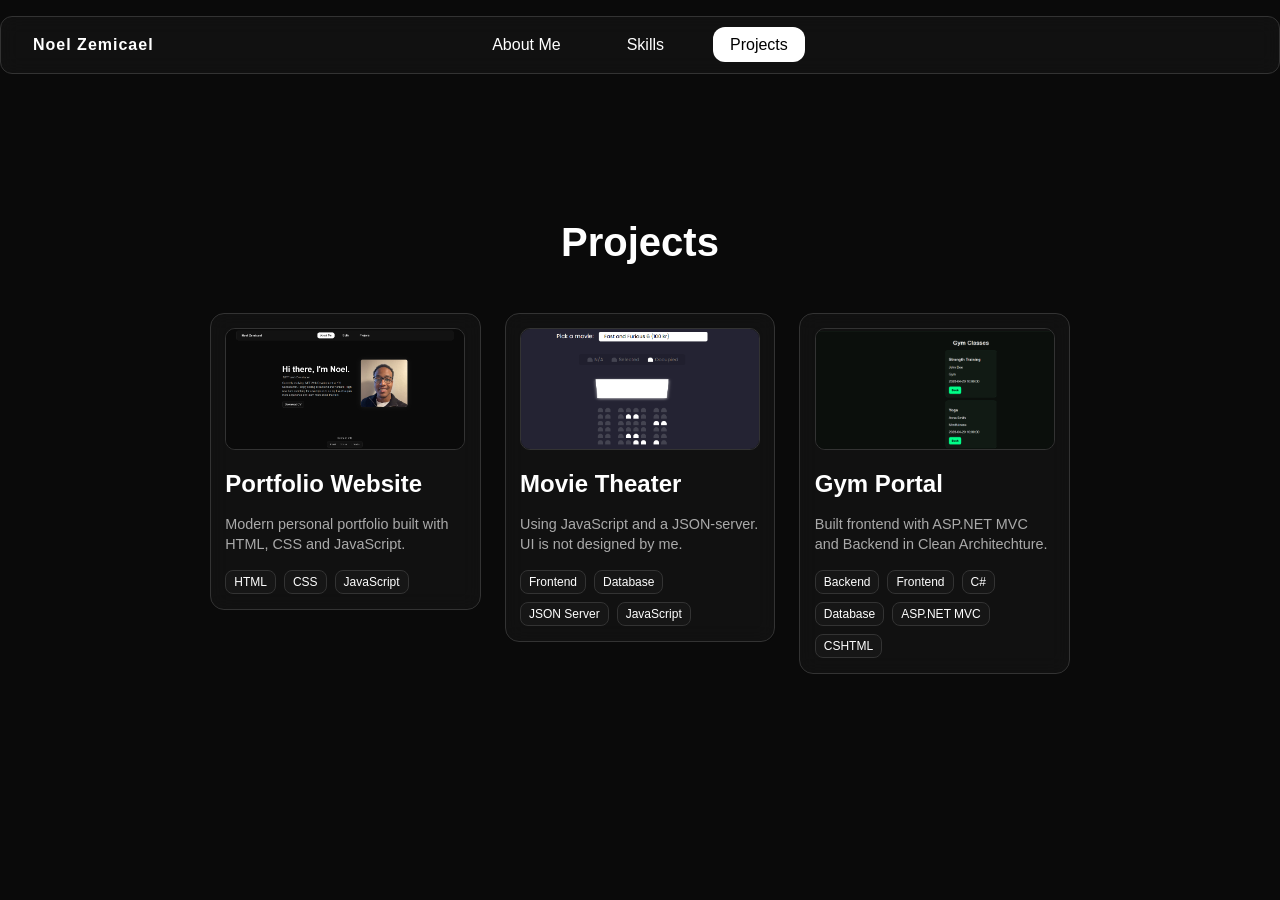
==== projects.html @ ea45886c "Complete personal portfolio website with navbar, projects, and contact section" ====
<!DOCTYPE html>
<html lang="en">
<head>
  <meta charset="UTF-8" />
  <meta name="viewport" content="width=device-width, initial-scale=1.0" />
  <link rel="stylesheet" href="style.css" />
  <title>Projects</title>
</head>

<body>
<div id="navbar"></div>

<div class="page-content">

  <section>
    <h1>Projects</h1>

    <div class="projects-grid">

      <!-- Project 1 -->
      <a href="https://github.com/noelbz/web-portfolio" target="_blank" class="project-link">
        <div class="project-card">
          <div class="project-image">
            <img src="images/PortfolioPic.png" alt="Portfolio">
          </div>

          <h2>Portfolio Website</h2>
          <p>Modern personal portfolio built with HTML, CSS and JavaScript.</p>

          <div class="tags">
            <span>HTML</span>
            <span>CSS</span>
            <span>JavaScript</span>
          </div>
        </div>
      </a>

      <!-- Project 2 -->
      <a href="https://github.com/noelbz/js-movie-seat-booker" target="_blank" class="project-link">
        <div class="project-card">
          <div class="project-image">
            <img src="images/MovieTheaterPic.png" alt="MovieTheater">
          </div>

          <h2>Movie Theater</h2>
          <p>Using JavaScript and a JSON-server. UI is not designed by me.</p>

          <div class="tags">
            <span>Frontend</span>
            <span>Database</span>
            <span>JSON Server</span>
            <span>JavaScript</span>
          </div>
        </div>
      </a>

      <!-- Project 3 -->
      <a href="https://github.com/noelbz/aspnet-noel-zemicael" target="_blank" class="project-link">
        <div class="project-card">
          <div class="project-image">
            <img src="images/GymPortal.png" alt="GymPortal">
          </div>

          <h2>Gym Portal</h2>
          <p>Built frontend with ASP.NET MVC and Backend in Clean Architechture.</p>

          <div class="tags">
            <span>Backend</span>
            <span>Frontend</span>
            <span>C#</span>
            <span>Database</span>
            <span>ASP.NET MVC</span>
            <span>CSHTML</span>
          </div>
        </div>
      </a>

    </div>
  </section>

</div>

<script src="index.js"></script>

<script>
  fetch("navbar.html")
    .then(res => res.text())
    .then(data => {
      const navbar = document.getElementById("navbar");
      navbar.innerHTML = data;

      requestAnimationFrame(() => {
        setActiveLink();
      });
    });
</script>

</body>
</html>
---- style.css ----
body {
  font-family: sans-serif;
  background: #0a0a0a;
  color: #fff;
  margin: 0;
  scroll-behavior: smooth;
}
html {
  background: #0a0a0a;
}

/* NAVBAR */
nav {
  padding: 1.2rem 3rem;
  margin: 1rem 2rem;
  max-width: 1200px;
  margin-left: auto;
  margin-right: auto;

  border: 1px solid #333;
  border-radius: 12px;

  background: rgba(255, 255, 255, 0.03);
  backdrop-filter: blur(10px);
}

.logo {
  position: absolute;
  left: 2rem;
  top: 50%;
  transform: translateY(-50%);

  font-size: 1rem;
  font-weight: 600;
  letter-spacing: 1px;
  color: #fff;
}

/* CENTER LINKS */
nav ul {
  display: flex;
  justify-content: center;
  list-style: none;
  margin: 0;
  padding: 0;
  gap: 2rem;
}

/* LINKS */
.nav-link {
  text-decoration: none;
  color: #fff;
  padding: 8px 16px;
  border: 1px solid transparent;
  border-radius: 12px;
  transition: all 0.3s ease;
}

/* hover */
.nav-link:hover {
  background: #fff;
  border: 1px solid #fff;
  color: #000;
  transform: translateY(-2px);
}

/* active */
.nav-link.active {
  background: #fff;
  color: #000;
  transition: all 0.3s ease;
}

.btn-cv {
  display: inline-block;
  margin-top: 1.5rem;
  padding: 10px 16px;

  border: 1px solid #333;
  border-radius: 12px;

  color: #fff;
  text-decoration: none;

  background: rgba(255, 255, 255, 0.02);
  backdrop-filter: blur(10px);

  transition: all 0.3s ease;
}

.btn-cv:hover {
  background: #fff;
  color: #000;
  transform: translateY(-2px);
}

.page-content {
  opacity: 1;
  transition: opacity 0.8s ease;
}

.page-content.fade-out {
  opacity: 0;
}

section {
  padding: 6rem 3rem;
  max-width: 1000px;
  margin: 0 auto;
  text-align: center;
}

h1 {
  font-size: 2.5rem;
  margin-bottom: 1rem;
}

h2 {
  font-size: 1.5rem;
  margin-bottom: 1rem;
}

p {
  color: #aaa;
  max-width: 600px;
  margin: 0 auto;
  line-height: 1.6;
}

.hero {
  display: flex;
  justify-content: center;
  align-items: center;
  gap: 3rem;

  max-width: 1000px;
  margin: 0 auto;
  padding: 6rem 3rem;
}

.hero-text {
  align-items: center;
  text-align: left;
}

.hero-text h1 {
  margin-bottom: 0.5rem;
}

.hero-role {
  color: #888;
  font-size: 1.1rem;
  margin-bottom: 0.5rem;
}

.hero-text p {
  max-width: 420px;
  line-height: 1.5;
}

.hero-image img {
  width: 280px;
  height: 280px;
  object-fit: cover;

  border-radius: 12px;
  border: 1px solid #333;

  box-shadow: 0 0 30px rgba(255,255,255,0.08);
}
.hero-image img:hover {
  box-shadow: 0 0 30px rgba(251, 251, 251, 0.10);
}
.card-row {
  display: flex;
  justify-content: center;
  gap: 2rem;
  flex-wrap: wrap;
  margin-top: 3rem;
}

.card {
  border: 1px solid #333;
  border-radius: 12px;
  background: rgba(255, 255, 255, 0.03);
  backdrop-filter: blur(10px);
  transition: all 0.3s ease;
}

.card--lg {
  width: 250px;
  height: 250px;
  padding: 1.5rem;

  display: flex;
  flex-direction: column;
  align-items: center;
}

.card--sm {
  padding: 6px 10px;
  border-radius: 8px;
  font-size: 0.85rem;
  background: rgba(255, 255, 255, 0.02);
}

.card-grid {
  display: flex;
  flex-wrap: wrap;
  gap: 0.5rem;
  justify-content: center;
  margin-top: 1rem;
}

.card:hover {
  transform: translateY(-6px);
  border-color: #fff;
}

.projects-grid {
  display: flex;
  justify-content: center;
  gap: 1.5rem;
  flex-wrap: wrap;
  margin-top: 3rem;
}

.project-card {
  width: 240px;
  padding: 0.9rem;

  border: 1px solid #333;
  border-radius: 14px;
  background: rgba(255, 255, 255, 0.03);
  backdrop-filter: blur(10px);

  transition: 0.3s ease;
  text-align: left;
}

.project-card:hover {
  transform: translateY(-6px);
  border-color: #fff;
}

.project-image {
  height: 120px;
  border-radius: 10px;
  overflow: hidden;
  border: 1px solid #333;
}

.project-image img {
  width: 100%;
  height: 100%;
  object-fit: cover;
  display: block;
}

.project-link {
  text-decoration: none;
  color: inherit;
  display: inline-block;
}

.project-link:hover .project-card {
  transform: translateY(-6px) scale(1.02);
  border-color: #fff;
}

.project-card p {
  font-size: 0.9rem;
  line-height: 1.4;
}

.tags {
  display: flex;
  flex-wrap: wrap;
  gap: 0.5rem;
  margin-top: 1rem;
}

.tags span {
  font-size: 0.75rem;
  padding: 4px 8px;
  border: 1px solid #333;
  border-radius: 8px;
  background: rgba(255,255,255,0.02);
}

.contact-footer {
  position: fixed;
  bottom: 16px;
  left: 0;
  right: 0;

  display: flex;
  flex-direction: column;
  align-items: center;
}

.contact-title {
  margin-bottom: 18px;
  color: #aaa;
}

.contact-bar {
  display: flex;
  gap: 2rem;
  margin-bottom: 2px;

  justify-content: center;

  padding: 6px 10px;

  border: 1px solid #333;
  border-radius: 12px;

  background: rgba(255, 255, 255, 0.03);
  backdrop-filter: blur(10px);

  max-width: 1200px;
  width: calc(100% - 4rem);
}

.contact-link {
  text-decoration: none;
  color: #fff;
  padding: 8px 16px;
  border-radius: 12px;
  border: 1px solid transparent;

  transition: all 0.3s ease;
}

.contact-link:hover {
  background: #fff;
  color: #000;
  border: 1px solid #fff;
  transform: translateY(-2px);
}
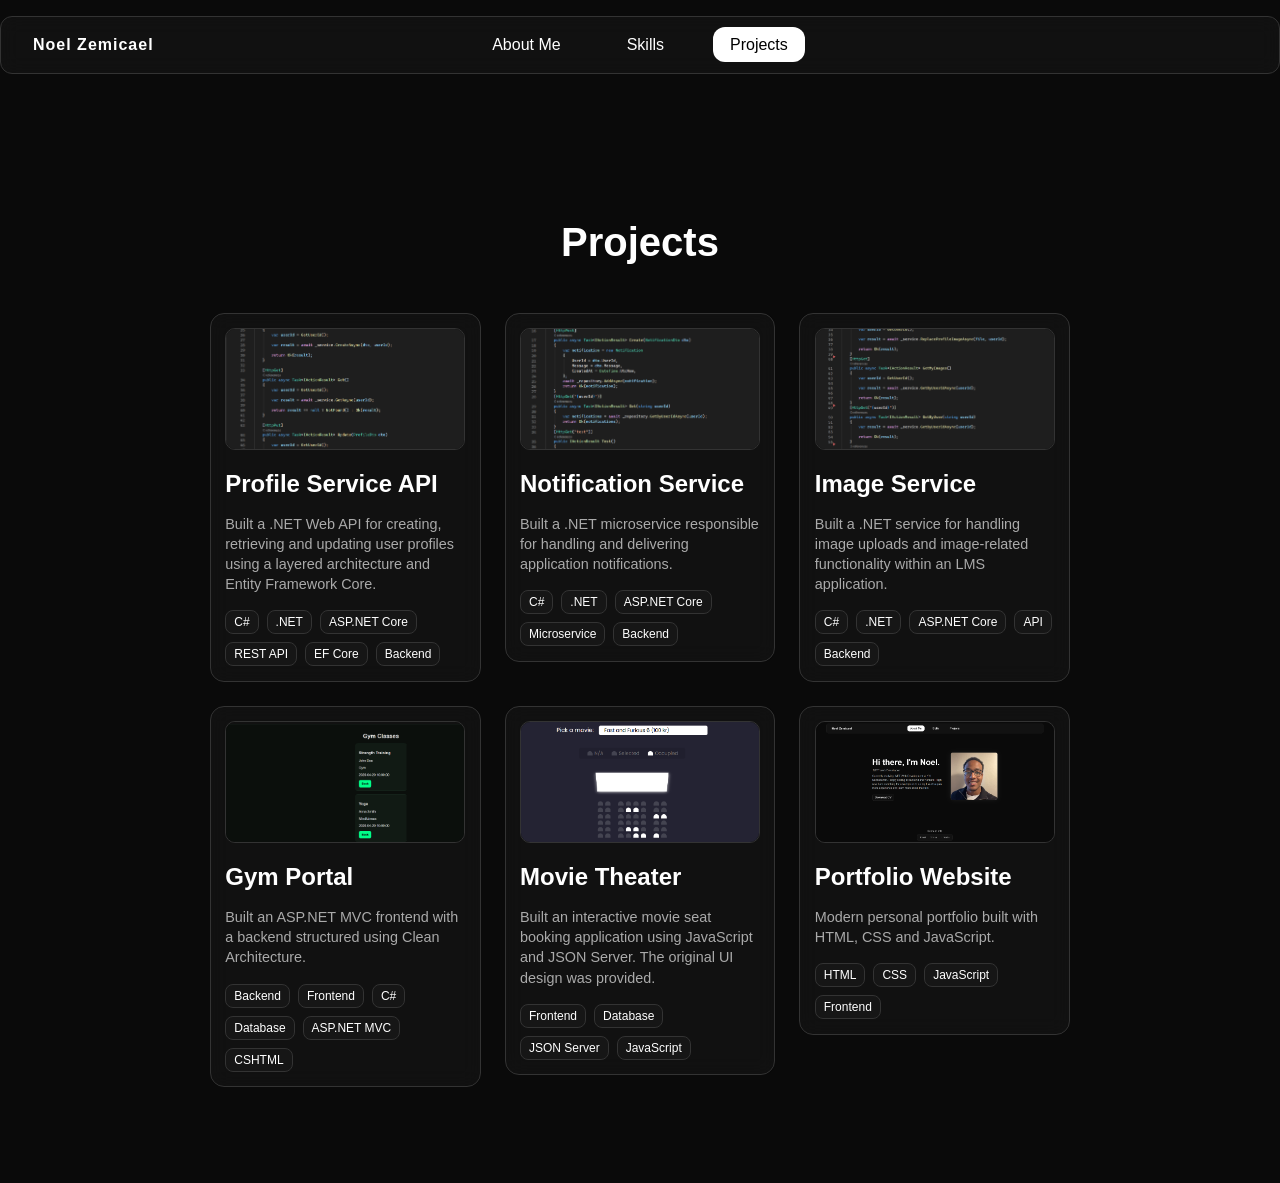
==== commit e9be3d07: "Fix footers and add new projects" ====
--- a/projects.html
+++ b/projects.html
@@ -18,7 +18,112 @@
     <div class="projects-grid">
 
       <!-- Project 1 -->
-      <a href="https://github.com/noelbz/web-portfolio" target="_blank" class="project-link">
+       <a href="https://github.com/lms-cms25/profile-service" target="_blank" rel="noopener noreferrer" class="project-link">
+        <div class="project-card">
+          <div class="project-image">
+            <img src="images/ProfileService.png" alt="Profile Service API">
+          </div>
+
+          <h2>Profile Service API</h2>
+          <p>
+            Built a .NET Web API for creating, retrieving and updating user
+            profiles using a layered architecture and Entity Framework Core.
+          </p>
+
+          <div class="tags">
+            <span>C#</span>
+            <span>.NET</span>
+            <span>ASP.NET Core</span>
+            <span>REST API</span>
+            <span>EF Core</span>
+            <span>Backend</span>
+          </div>
+        </div>
+      </a>
+      <!-- Project 2 -->
+      <a href="https://github.com/lms-cms25/notification-service" target="_blank" rel="noopener noreferrer" class="project-link">
+        <div class="project-card">
+          <div class="project-image">
+            <img src="images/NotificationService.png" alt="Notification Service">
+          </div>
+
+          <h2>Notification Service</h2>
+          <p>
+            Built a .NET microservice responsible for handling and delivering
+            application notifications.
+          </p>
+
+          <div class="tags">
+            <span>C#</span>
+            <span>.NET</span>
+            <span>ASP.NET Core</span>
+            <span>Microservice</span>
+            <span>Backend</span>
+          </div>
+        </div>
+      </a>
+      <!-- Project 3 -->
+      <a href="https://github.com/lms-cms25/image-upload-service" target="_blank" rel="noopener noreferrer" class="project-link">
+        <div class="project-card">
+          <div class="project-image">
+            <img src="images/ImageService.png" alt="Image Service">
+          </div>
+
+          <h2>Image Service</h2>
+          <p>
+            Built a .NET service for handling image uploads and image-related
+            functionality within an LMS application.
+          </p>
+
+          <div class="tags">
+            <span>C#</span>
+            <span>.NET</span>
+            <span>ASP.NET Core</span>
+            <span>API</span>
+            <span>Backend</span>
+          </div>
+        </div>
+      </a>
+      <!-- Project 4 -->
+      <a href="https://github.com/noelbz/aspnet-noel-zemicael" target="_blank" rel="noopener noreferrer" class="project-link">
+        <div class="project-card">
+          <div class="project-image">
+            <img src="images/GymPortal.png" alt="GymPortal">
+          </div>
+
+          <h2>Gym Portal</h2>
+          <p>Built an ASP.NET MVC frontend with a backend structured using Clean Architecture.</p>
+
+          <div class="tags">
+            <span>Backend</span>
+            <span>Frontend</span>
+            <span>C#</span>
+            <span>Database</span>
+            <span>ASP.NET MVC</span>
+            <span>CSHTML</span>
+          </div>
+        </div>
+      </a>
+      <!-- Project 5 -->
+      <a href="https://github.com/noelbz/js-movie-seat-booker" target="_blank" rel="noopener noreferrer" class="project-link">
+        <div class="project-card">
+          <div class="project-image">
+            <img src="images/MovieTheaterPic.png" alt="MovieTheater">
+          </div>
+
+          <h2>Movie Theater</h2>
+          <p>Built an interactive movie seat booking application using JavaScript and JSON Server. The original UI design was provided.</p>
+
+          <div class="tags">
+            <span>Frontend</span>
+            <span>Database</span>
+            <span>JSON Server</span>
+            <span>JavaScript</span>
+          </div>
+        </div>
+      </a>
+      <!-- Project 6 -->
+      <a href="https://github.com/noelbz/web-portfolio" target="_blank" rel="noopener noreferrer" class="project-link">
         <div class="project-card">
           <div class="project-image">
             <img src="images/PortfolioPic.png" alt="Portfolio">
@@ -31,50 +136,11 @@
             <span>HTML</span>
             <span>CSS</span>
             <span>JavaScript</span>
+            <span>Frontend</span>
           </div>
         </div>
       </a>
-
-      <!-- Project 2 -->
-      <a href="https://github.com/noelbz/js-movie-seat-booker" target="_blank" class="project-link">
-        <div class="project-card">
-          <div class="project-image">
-            <img src="images/MovieTheaterPic.png" alt="MovieTheater">
-          </div>
-
-          <h2>Movie Theater</h2>
-          <p>Using JavaScript and a JSON-server. UI is not designed by me.</p>
-
-          <div class="tags">
-            <span>Frontend</span>
-            <span>Database</span>
-            <span>JSON Server</span>
-            <span>JavaScript</span>
-          </div>
-        </div>
-      </a>
-
-      <!-- Project 3 -->
-      <a href="https://github.com/noelbz/aspnet-noel-zemicael" target="_blank" class="project-link">
-        <div class="project-card">
-          <div class="project-image">
-            <img src="images/GymPortal.png" alt="GymPortal">
-          </div>
-
-          <h2>Gym Portal</h2>
-          <p>Built frontend with ASP.NET MVC and Backend in Clean Architechture.</p>
-
-          <div class="tags">
-            <span>Backend</span>
-            <span>Frontend</span>
-            <span>C#</span>
-            <span>Database</span>
-            <span>ASP.NET MVC</span>
-            <span>CSHTML</span>
-          </div>
-        </div>
-      </a>
-
+      
     </div>
   </section>
 
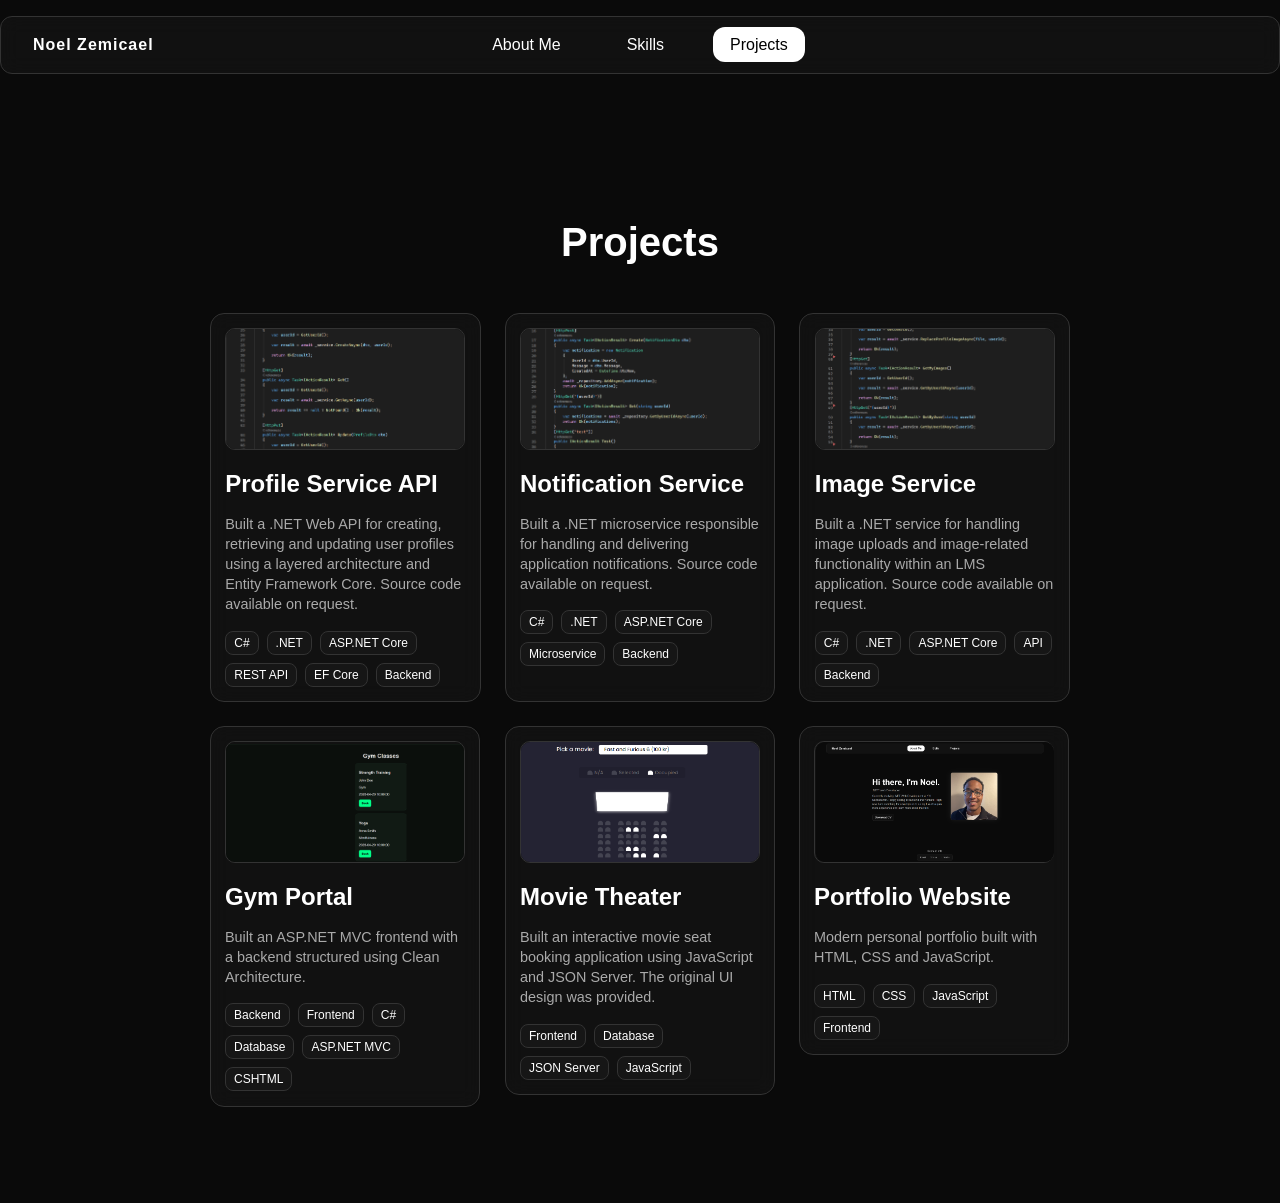
==== commit 3ae79d17: "Remove links from private projects" ====
--- a/projects.html
+++ b/projects.html
@@ -18,8 +18,7 @@
     <div class="projects-grid">
 
       <!-- Project 1 -->
-       <a href="https://github.com/lms-cms25/profile-service" target="_blank" rel="noopener noreferrer" class="project-link">
-        <div class="project-card">
+      <div class="project-card">
           <div class="project-image">
             <img src="images/ProfileService.png" alt="Profile Service API">
           </div>
@@ -28,6 +27,7 @@
           <p>
             Built a .NET Web API for creating, retrieving and updating user
             profiles using a layered architecture and Entity Framework Core.
+            Source code available on request.
           </p>
 
           <div class="tags">
@@ -39,10 +39,8 @@
             <span>Backend</span>
           </div>
         </div>
-      </a>
       <!-- Project 2 -->
-      <a href="https://github.com/lms-cms25/notification-service" target="_blank" rel="noopener noreferrer" class="project-link">
-        <div class="project-card">
+      <div class="project-card">
           <div class="project-image">
             <img src="images/NotificationService.png" alt="Notification Service">
           </div>
@@ -50,7 +48,7 @@
           <h2>Notification Service</h2>
           <p>
             Built a .NET microservice responsible for handling and delivering
-            application notifications.
+            application notifications. Source code available on request.
           </p>
 
           <div class="tags">
@@ -61,10 +59,8 @@
             <span>Backend</span>
           </div>
         </div>
-      </a>
       <!-- Project 3 -->
-      <a href="https://github.com/lms-cms25/image-upload-service" target="_blank" rel="noopener noreferrer" class="project-link">
-        <div class="project-card">
+      <div class="project-card">
           <div class="project-image">
             <img src="images/ImageService.png" alt="Image Service">
           </div>
@@ -72,7 +68,7 @@
           <h2>Image Service</h2>
           <p>
             Built a .NET service for handling image uploads and image-related
-            functionality within an LMS application.
+            functionality within an LMS application. Source code available on request.
           </p>
 
           <div class="tags">
@@ -83,7 +79,6 @@
             <span>Backend</span>
           </div>
         </div>
-      </a>
       <!-- Project 4 -->
       <a href="https://github.com/noelbz/aspnet-noel-zemicael" target="_blank" rel="noopener noreferrer" class="project-link">
         <div class="project-card">
